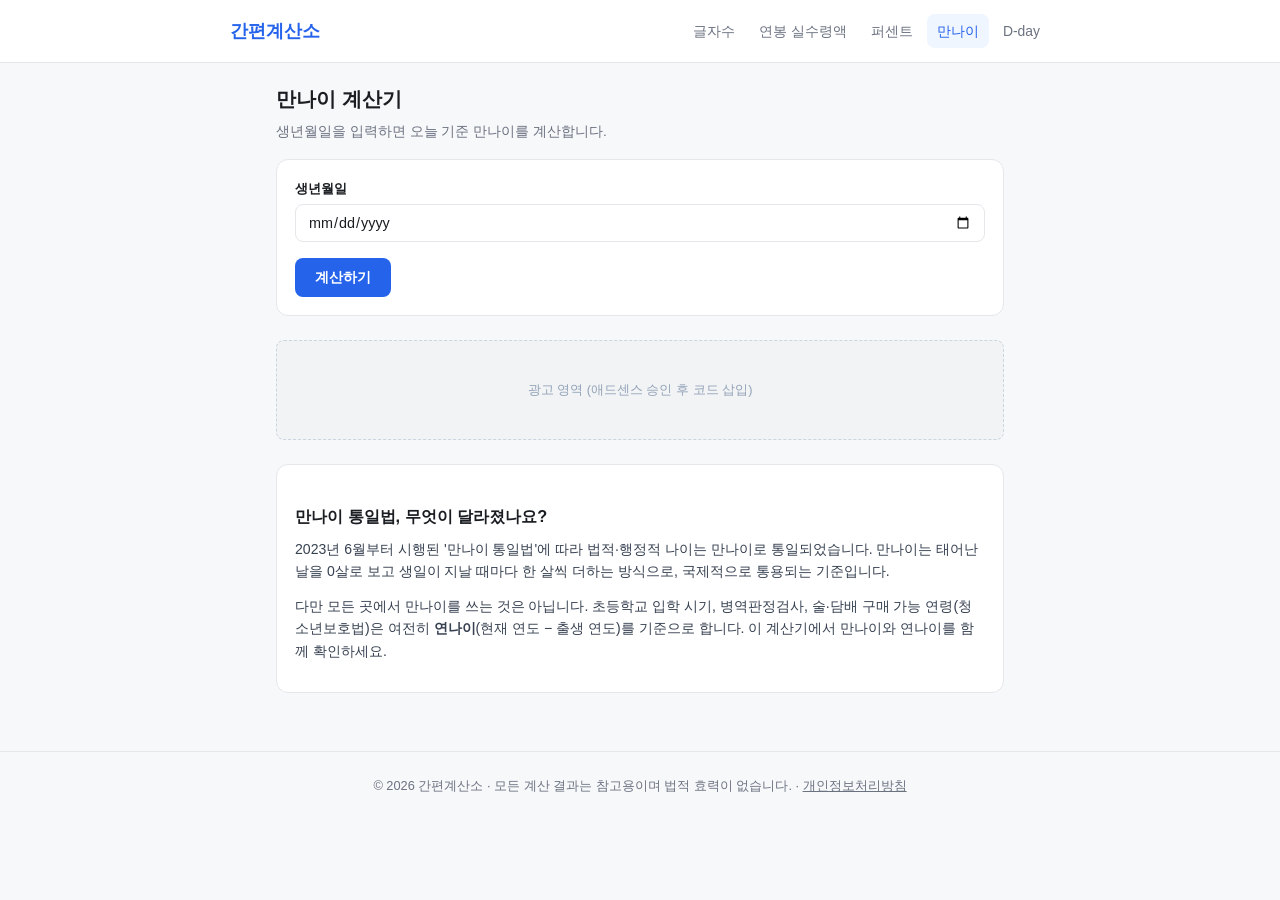
==== age.html @ 7911a92c "간편계산소: 생활 계산기 5종 정적 사이트" ====
<!DOCTYPE html>
<html lang="ko">
<head>
<meta charset="UTF-8">
<meta name="viewport" content="width=device-width, initial-scale=1.0">
<title>만나이 계산기 - 생년월일로 만나이, 다음 생일 계산 | 간편계산소</title>
<meta name="description" content="생년월일만 입력하면 오늘 기준 만나이, 연나이, 태어난 지 며칠째인지, 다음 생일까지 남은 날을 계산합니다.">
<link rel="stylesheet" href="style.css">
</head>
<body>
<header>
  <div class="header-inner">
    <a class="logo" href="index.html">간편계산소</a>
    <nav>
      <a href="char-count.html">글자수</a>
      <a href="salary.html">연봉 실수령액</a>
      <a href="percent.html">퍼센트</a>
      <a href="age.html" class="active">만나이</a>
      <a href="dday.html">D-day</a>
    </nav>
  </div>
</header>
<main>
  <h1>만나이 계산기</h1>
  <p class="subtitle">생년월일을 입력하면 오늘 기준 만나이를 계산합니다.</p>

  <div class="card">
    <div class="field">
      <label for="birth">생년월일</label>
      <input type="date" id="birth">
    </div>
    <button class="primary" id="calcBtn">계산하기</button>
    <div id="out" style="display:none">
      <div class="result">만나이 <strong id="age"></strong></div>
      <div class="stat-grid">
        <div class="stat"><div class="num" id="yearAge">-</div><div class="label">연나이 (올해−출생년)</div></div>
        <div class="stat"><div class="num" id="days">-</div><div class="label">태어난 지 (일)</div></div>
        <div class="stat"><div class="num" id="nextBday">-</div><div class="label">다음 생일까지</div></div>
      </div>
    </div>
  </div>

  <div class="ad-slot">광고 영역 (애드센스 승인 후 코드 삽입)</div>

  <div class="card content">
    <h2>만나이 통일법, 무엇이 달라졌나요?</h2>
    <p>2023년 6월부터 시행된 '만나이 통일법'에 따라 법적·행정적 나이는 만나이로 통일되었습니다. 만나이는 태어난 날을 0살로 보고 생일이 지날 때마다 한 살씩 더하는 방식으로, 국제적으로 통용되는 기준입니다.</p>
    <p>다만 모든 곳에서 만나이를 쓰는 것은 아닙니다. 초등학교 입학 시기, 병역판정검사, 술·담배 구매 가능 연령(청소년보호법)은 여전히 <strong>연나이</strong>(현재 연도 − 출생 연도)를 기준으로 합니다. 이 계산기에서 만나이와 연나이를 함께 확인하세요.</p>
  </div>
</main>
<footer>
  <p>© 2026 간편계산소 · 모든 계산 결과는 참고용이며 법적 효력이 없습니다. · <a href="privacy.html">개인정보처리방침</a></p>
</footer>
<script>
document.getElementById('calcBtn').addEventListener('click', () => {
  const val = document.getElementById('birth').value;
  if (!val) return;
  const birth = new Date(val + 'T00:00:00');
  const now = new Date();
  const today = new Date(now.getFullYear(), now.getMonth(), now.getDate());
  if (birth > today) return;

  let age = today.getFullYear() - birth.getFullYear();
  const hadBirthday = (today.getMonth() > birth.getMonth()) ||
    (today.getMonth() === birth.getMonth() && today.getDate() >= birth.getDate());
  if (!hadBirthday) age--;

  const days = Math.floor((today - birth) / 86400000) + 1;

  let next = new Date(today.getFullYear(), birth.getMonth(), birth.getDate());
  if (next < today) next = new Date(today.getFullYear() + 1, birth.getMonth(), birth.getDate());
  const toBday = Math.round((next - today) / 86400000);

  const el = id => document.getElementById(id);
  el('out').style.display = 'block';
  el('age').textContent = age + '세';
  el('yearAge').textContent = (today.getFullYear() - birth.getFullYear()) + '세';
  el('days').textContent = days.toLocaleString('ko-KR');
  el('nextBday').textContent = toBday === 0 ? '오늘! 🎉' : 'D-' + toBday;
});
</script>
</body>
</html>
---- style.css ----
:root {
  --bg: #f7f8fa;
  --card: #ffffff;
  --text: #1a1d21;
  --muted: #6b7280;
  --accent: #2563eb;
  --accent-soft: #eff6ff;
  --border: #e5e7eb;
  --radius: 12px;
}

* { margin: 0; padding: 0; box-sizing: border-box; }

body {
  font-family: "Pretendard", "Apple SD Gothic Neo", "Malgun Gothic", sans-serif;
  background: var(--bg);
  color: var(--text);
  line-height: 1.6;
  font-size: 14px;
}

header {
  background: var(--card);
  border-bottom: 1px solid var(--border);
  position: sticky;
  top: 0;
  z-index: 10;
}

.header-inner {
  max-width: 860px;
  margin: 0 auto;
  padding: 14px 20px;
  display: flex;
  align-items: center;
  justify-content: space-between;
  flex-wrap: wrap;
  gap: 8px;
}

.logo {
  font-size: 1.15rem;
  font-weight: 800;
  color: var(--accent);
  text-decoration: none;
}

nav { display: flex; gap: 4px; flex-wrap: wrap; }

nav a {
  color: var(--muted);
  text-decoration: none;
  font-size: 0.87rem;
  padding: 6px 10px;
  border-radius: 8px;
}

nav a:hover, nav a.active { background: var(--accent-soft); color: var(--accent); }

main {
  max-width: 760px;
  margin: 0 auto;
  padding: 20px 16px 44px;
}

h1 { font-size: 1.25rem; margin-bottom: 6px; }
.subtitle { color: var(--muted); margin-bottom: 16px; font-size: 0.85rem; }

.card {
  background: var(--card);
  border: 1px solid var(--border);
  border-radius: var(--radius);
  padding: 18px;
  margin-bottom: 14px;
}

label { display: block; font-weight: 600; font-size: 0.82rem; margin-bottom: 5px; }

input[type="text"], input[type="number"], input[type="date"], textarea, select {
  width: 100%;
  padding: 9px 12px;
  border: 1px solid var(--border);
  border-radius: 8px;
  font-size: 0.9rem;
  font-family: inherit;
  background: #fff;
  color: var(--text);
}

input:focus, textarea:focus, select:focus {
  outline: 2px solid var(--accent);
  outline-offset: -1px;
  border-color: var(--accent);
}

textarea { min-height: 150px; resize: vertical; }

.field { margin-bottom: 16px; }
.row { display: flex; gap: 12px; flex-wrap: wrap; }
.row .field { flex: 1; min-width: 140px; }

button.primary {
  background: var(--accent);
  color: #fff;
  border: none;
  padding: 10px 20px;
  border-radius: 8px;
  font-size: 0.9rem;
  font-weight: 700;
  cursor: pointer;
  font-family: inherit;
}

button.primary:hover { background: #1d4ed8; }

.result {
  background: var(--accent-soft);
  border-radius: 8px;
  padding: 18px;
  margin-top: 18px;
  font-size: 1rem;
}

.result strong { color: var(--accent); font-size: 1.2rem; }

.stat-grid {
  display: grid;
  grid-template-columns: repeat(auto-fit, minmax(140px, 1fr));
  gap: 12px;
  margin-top: 18px;
}

.stat {
  background: var(--accent-soft);
  border-radius: 8px;
  padding: 14px;
  text-align: center;
}

.stat .num { font-size: 1.15rem; font-weight: 800; color: var(--accent); }
.stat .label { font-size: 0.8rem; color: var(--muted); }

table.detail {
  width: 100%;
  border-collapse: collapse;
  margin-top: 14px;
  font-size: 0.92rem;
}

table.detail th, table.detail td {
  padding: 10px 12px;
  border-bottom: 1px solid var(--border);
  text-align: left;
}

table.detail td:last-child { text-align: right; font-variant-numeric: tabular-nums; }

.tool-grid {
  display: grid;
  grid-template-columns: repeat(auto-fill, minmax(240px, 1fr));
  gap: 16px;
  margin-bottom: 32px;
}

.tool-card {
  background: var(--card);
  border: 1px solid var(--border);
  border-radius: var(--radius);
  padding: 22px;
  text-decoration: none;
  color: var(--text);
  transition: box-shadow 0.15s, transform 0.15s;
  display: block;
}

.tool-card:hover {
  box-shadow: 0 6px 20px rgba(37, 99, 235, 0.12);
  transform: translateY(-2px);
}

.tool-card .emoji { font-size: 1.5rem; }
.tool-card h2 { font-size: 0.95rem; margin: 8px 0 4px; }
.tool-card p { font-size: 0.8rem; color: var(--muted); }

.content { font-size: 0.88rem; }
.content h2 { font-size: 1.02rem; margin: 20px 0 8px; }
.content p { margin-bottom: 12px; color: #374151; }
.content ul { margin: 0 0 12px 20px; color: #374151; }

.ad-slot {
  min-height: 100px;
  display: flex;
  align-items: center;
  justify-content: center;
  background: #f1f3f5;
  border: 1px dashed #cbd5e1;
  border-radius: 8px;
  color: #94a3b8;
  font-size: 0.8rem;
  margin: 24px 0;
}

footer {
  border-top: 1px solid var(--border);
  padding: 24px 20px;
  text-align: center;
  color: var(--muted);
  font-size: 0.8rem;
}

footer a { color: var(--muted); }

@media (max-width: 600px) {
  h1 { font-size: 1.3rem; }
  .card { padding: 18px; }
}
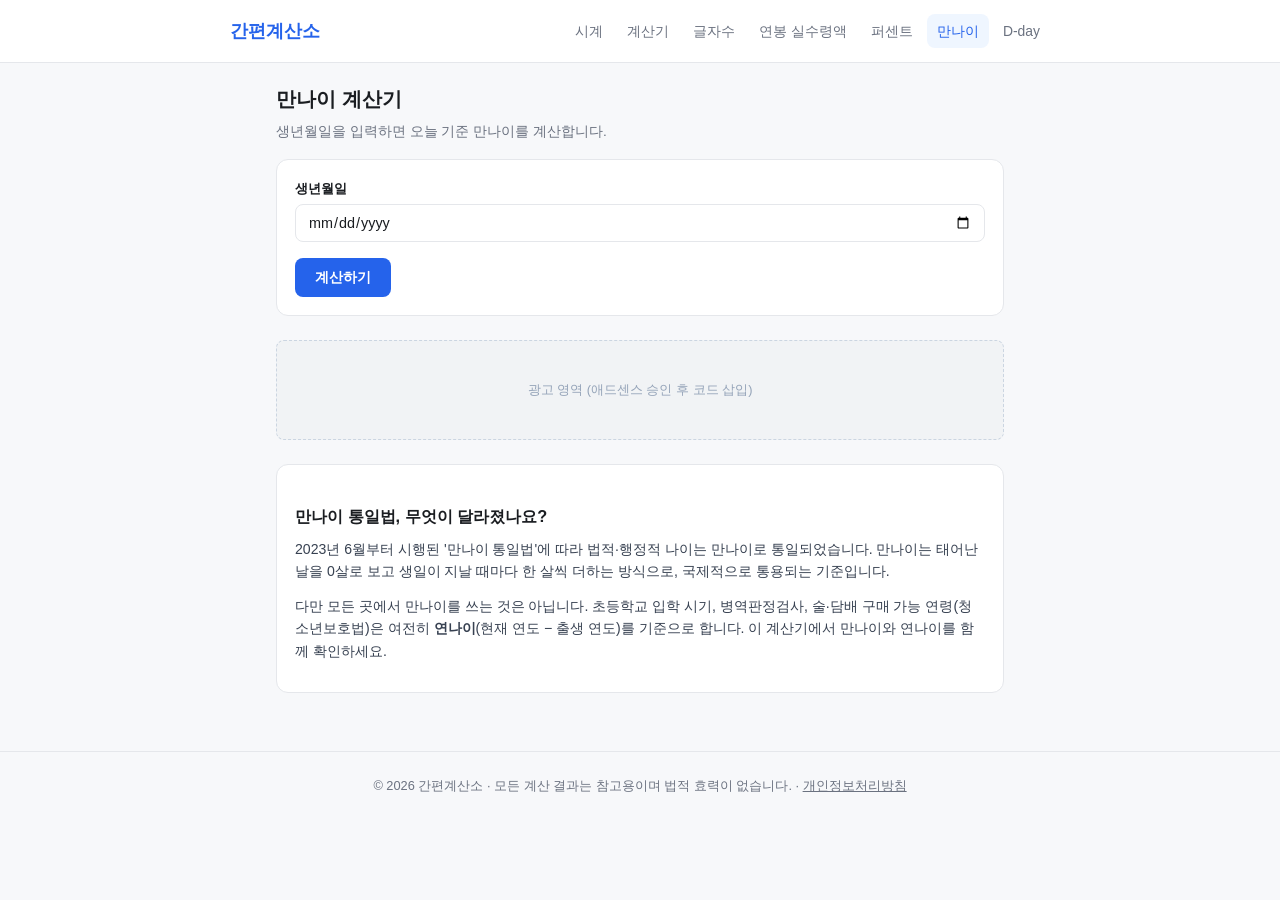
==== commit 42b4f571: "시계(타이머·알람·스톱워치) 및 계산기 페이지 추가, 홈 구성 재정렬" ====
--- a/age.html
+++ b/age.html
@@ -6,12 +6,15 @@
 <title>만나이 계산기 - 생년월일로 만나이, 다음 생일 계산 | 간편계산소</title>
 <meta name="description" content="생년월일만 입력하면 오늘 기준 만나이, 연나이, 태어난 지 며칠째인지, 다음 생일까지 남은 날을 계산합니다.">
 <link rel="stylesheet" href="style.css">
+<script async src="https://pagead2.googlesyndication.com/pagead/js/adsbygoogle.js?client=ca-pub-6240593008907807" crossorigin="anonymous"></script>
 </head>
 <body>
 <header>
   <div class="header-inner">
     <a class="logo" href="index.html">간편계산소</a>
     <nav>
+      <a href="clock.html">시계</a>
+      <a href="calculator.html">계산기</a>
       <a href="char-count.html">글자수</a>
       <a href="salary.html">연봉 실수령액</a>
       <a href="percent.html">퍼센트</a>
--- a/style.css
+++ b/style.css
@@ -187,6 +187,215 @@
 .content p { margin-bottom: 12px; color: #374151; }
 .content ul { margin: 0 0 12px 20px; color: #374151; }
 
+.timer-wrap {
+  position: relative;
+  width: 220px;
+  height: 220px;
+  margin: 8px auto 20px;
+}
+
+.timer-ring {
+  width: 100%;
+  height: 100%;
+  transform: rotate(-90deg);
+}
+
+.timer-ring circle {
+  fill: none;
+  stroke-width: 10;
+}
+
+.timer-ring .ring-bg { stroke: var(--border); }
+
+.timer-ring .ring-progress {
+  stroke: var(--accent);
+  stroke-linecap: round;
+  transition: stroke-dashoffset 0.2s linear;
+}
+
+.timer-display {
+  position: absolute;
+  inset: 0;
+  display: flex;
+  align-items: center;
+  justify-content: center;
+  font-size: 2rem;
+  font-weight: 800;
+  font-variant-numeric: tabular-nums;
+  letter-spacing: 0.02em;
+}
+
+.timer-wrap.done .timer-display { color: #dc2626; }
+.timer-wrap.done .ring-progress { stroke: #dc2626; }
+
+.timer-controls {
+  display: flex;
+  gap: 10px;
+  justify-content: center;
+  margin-bottom: 18px;
+}
+
+button.ghost {
+  background: transparent;
+  color: var(--muted);
+  border: 1px solid var(--border);
+  padding: 10px 20px;
+  border-radius: 8px;
+  font-size: 0.9rem;
+  font-weight: 700;
+  cursor: pointer;
+  font-family: inherit;
+}
+
+button.ghost:hover { color: var(--text); border-color: var(--muted); }
+
+.preset-grid {
+  display: flex;
+  flex-wrap: wrap;
+  gap: 8px;
+  justify-content: center;
+  margin-bottom: 16px;
+}
+
+.preset-chip {
+  background: var(--accent-soft);
+  color: var(--accent);
+  border: none;
+  padding: 8px 14px;
+  border-radius: 20px;
+  font-size: 0.82rem;
+  font-weight: 600;
+  cursor: pointer;
+  font-family: inherit;
+}
+
+.preset-chip:hover { background: #dbe7fd; }
+.preset-chip.active { background: var(--accent); color: #fff; }
+
+.custom-time {
+  display: flex;
+  align-items: center;
+  justify-content: center;
+  gap: 6px;
+  margin-bottom: 4px;
+}
+
+.custom-time input {
+  width: 56px;
+  text-align: center;
+  padding: 8px 4px;
+}
+
+.custom-time span { color: var(--muted); font-size: 0.85rem; }
+
+.tab-bar {
+  display: flex;
+  gap: 6px;
+  background: var(--accent-soft);
+  padding: 4px;
+  border-radius: 10px;
+  margin-bottom: 18px;
+}
+
+.tab-btn {
+  flex: 1;
+  text-align: center;
+  padding: 9px 0;
+  border: none;
+  background: transparent;
+  border-radius: 8px;
+  font-weight: 700;
+  font-size: 0.88rem;
+  color: var(--muted);
+  cursor: pointer;
+  font-family: inherit;
+}
+
+.tab-btn.active {
+  background: #fff;
+  color: var(--accent);
+  box-shadow: 0 1px 3px rgba(0, 0, 0, 0.08);
+}
+
+.tab-panel { display: none; }
+.tab-panel.active { display: block; }
+
+.list-row {
+  display: flex;
+  align-items: center;
+  justify-content: space-between;
+  padding: 12px 0;
+  border-bottom: 1px solid var(--border);
+}
+
+.list-row:last-child { border-bottom: none; }
+.list-row .time { font-size: 1.3rem; font-weight: 800; font-variant-numeric: tabular-nums; }
+.list-row .sub { font-size: 0.78rem; color: var(--muted); }
+.list-row .del {
+  background: none;
+  border: none;
+  color: var(--muted);
+  cursor: pointer;
+  font-size: 0.85rem;
+  font-family: inherit;
+}
+.list-row .del:hover { color: #dc2626; }
+
+.empty-hint { color: var(--muted); font-size: 0.85rem; text-align: center; padding: 16px 0; }
+
+.stopwatch-display {
+  font-size: 2.6rem;
+  font-weight: 800;
+  text-align: center;
+  font-variant-numeric: tabular-nums;
+  margin: 24px 0 20px;
+}
+
+.lap-list { max-height: 220px; overflow-y: auto; margin-top: 4px; }
+.lap-row {
+  display: flex;
+  justify-content: space-between;
+  padding: 8px 4px;
+  border-bottom: 1px solid var(--border);
+  font-size: 0.85rem;
+  font-variant-numeric: tabular-nums;
+}
+.lap-row:last-child { border-bottom: none; }
+.lap-row .lap-num { color: var(--muted); }
+
+.calc-card { background: #1c1c1e; border-radius: 16px; padding: 16px; }
+.calc-display {
+  color: #fff;
+  text-align: right;
+  font-size: 2.6rem;
+  font-weight: 300;
+  padding: 24px 10px 6px;
+  word-break: break-all;
+  font-variant-numeric: tabular-nums;
+}
+.calc-sub { color: #8e8e93; text-align: right; font-size: 0.95rem; padding: 0 10px; min-height: 22px; }
+.calc-grid { display: grid; grid-template-columns: repeat(4, 1fr); gap: 10px; margin-top: 14px; }
+.calc-btn {
+  border: none;
+  border-radius: 999px;
+  aspect-ratio: 1;
+  font-size: 1.3rem;
+  font-weight: 600;
+  cursor: pointer;
+  font-family: inherit;
+}
+.calc-btn.num { background: #333336; color: #fff; }
+.calc-btn.fn { background: #a5a5a5; color: #000; }
+.calc-btn.op { background: #ff9f0a; color: #fff; font-size: 1.6rem; }
+.calc-btn.op.selected { background: #fff; color: #ff9f0a; }
+.calc-btn.zero {
+  grid-column: span 2;
+  border-radius: 35px;
+  aspect-ratio: auto;
+  text-align: left;
+  padding-left: 26px;
+}
+
 .ad-slot {
   min-height: 100px;
   display: flex;
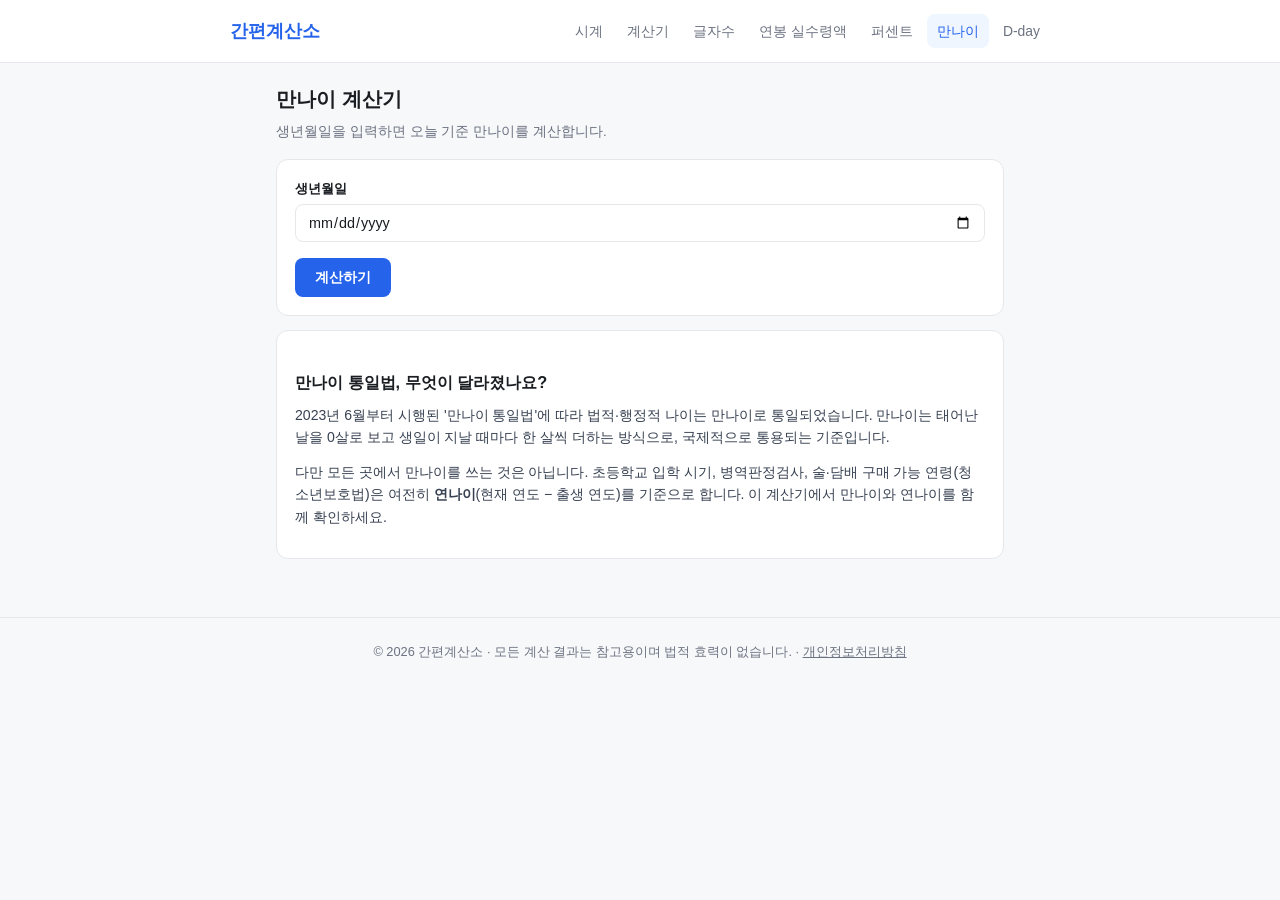
==== commit b2b217b7: "Remove ad placeholder boxes (auto ads will place after approval)" ====
--- a/age.html
+++ b/age.html
@@ -43,7 +43,6 @@
     </div>
   </div>
 
-  <div class="ad-slot">광고 영역 (애드센스 승인 후 코드 삽입)</div>
 
   <div class="card content">
     <h2>만나이 통일법, 무엇이 달라졌나요?</h2>
--- a/style.css
+++ b/style.css
@@ -367,26 +367,26 @@
 .calc-display {
   color: #fff;
   text-align: right;
-  font-size: 2.6rem;
-  font-weight: 300;
+  font-size: 3.4rem;
+  font-weight: 400;
   padding: 24px 10px 6px;
   word-break: break-all;
   font-variant-numeric: tabular-nums;
 }
-.calc-sub { color: #8e8e93; text-align: right; font-size: 0.95rem; padding: 0 10px; min-height: 22px; }
+.calc-sub { color: #8e8e93; text-align: right; font-size: 1.1rem; padding: 0 10px; min-height: 26px; }
 .calc-grid { display: grid; grid-template-columns: repeat(4, 1fr); gap: 10px; margin-top: 14px; }
 .calc-btn {
   border: none;
   border-radius: 999px;
   aspect-ratio: 1;
-  font-size: 1.3rem;
+  font-size: 1.7rem;
   font-weight: 600;
   cursor: pointer;
   font-family: inherit;
 }
 .calc-btn.num { background: #333336; color: #fff; }
 .calc-btn.fn { background: #a5a5a5; color: #000; }
-.calc-btn.op { background: #ff9f0a; color: #fff; font-size: 1.6rem; }
+.calc-btn.op { background: #ff9f0a; color: #fff; font-size: 2rem; }
 .calc-btn.op.selected { background: #fff; color: #ff9f0a; }
 .calc-btn.zero {
   grid-column: span 2;
@@ -396,18 +396,6 @@
   padding-left: 26px;
 }
 
-.ad-slot {
-  min-height: 100px;
-  display: flex;
-  align-items: center;
-  justify-content: center;
-  background: #f1f3f5;
-  border: 1px dashed #cbd5e1;
-  border-radius: 8px;
-  color: #94a3b8;
-  font-size: 0.8rem;
-  margin: 24px 0;
-}
 
 footer {
   border-top: 1px solid var(--border);
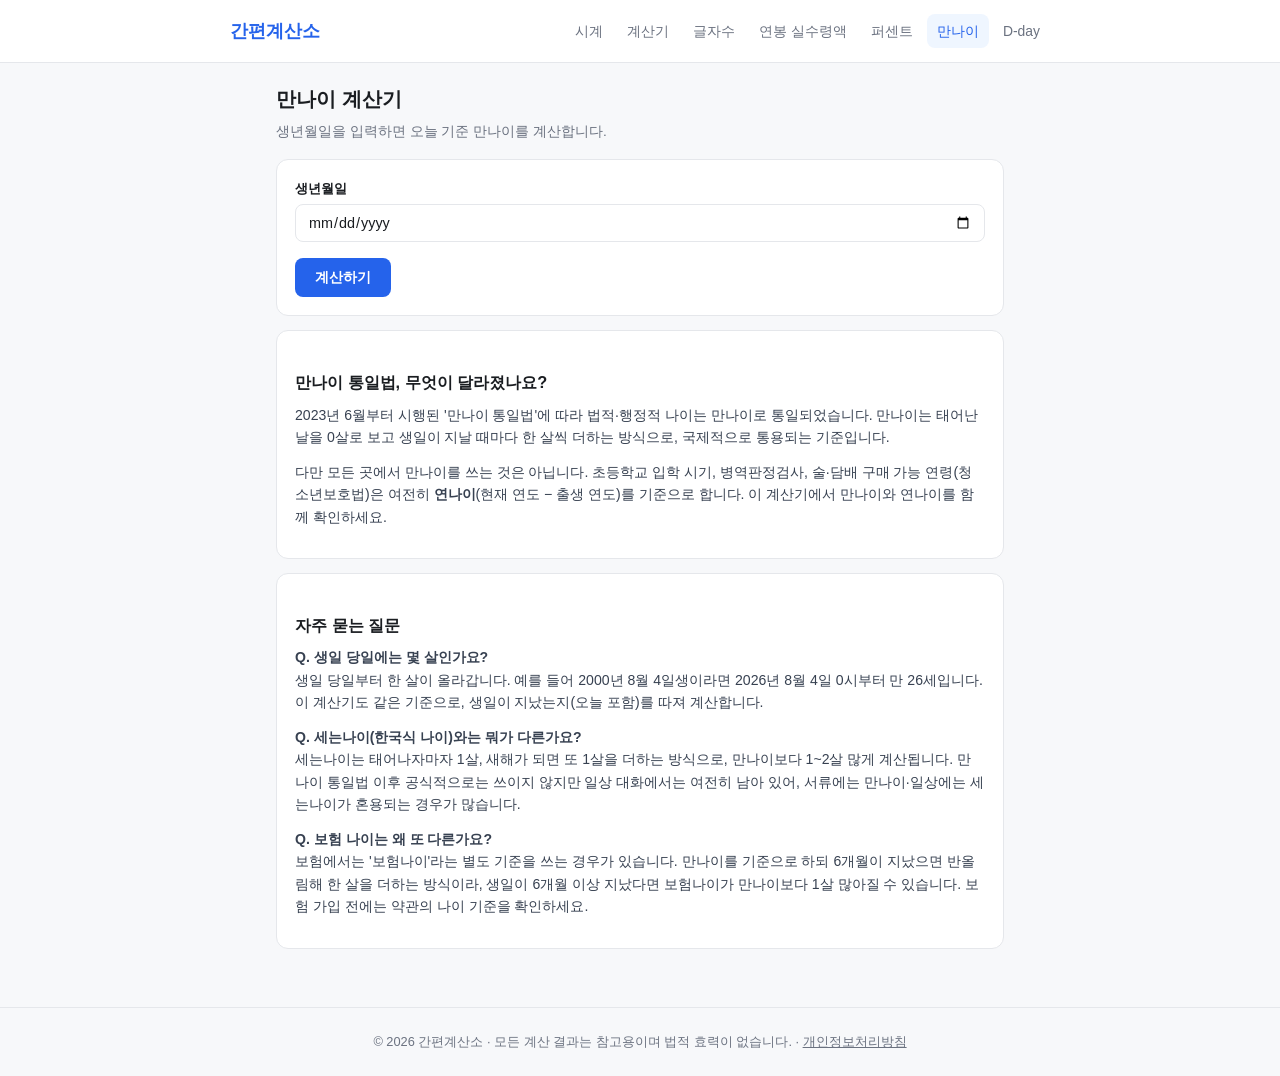
==== commit 520d4eef: "Add FAQ and practical-use content to every tool page" ====
--- a/age.html
+++ b/age.html
@@ -49,6 +49,16 @@
     <p>2023년 6월부터 시행된 '만나이 통일법'에 따라 법적·행정적 나이는 만나이로 통일되었습니다. 만나이는 태어난 날을 0살로 보고 생일이 지날 때마다 한 살씩 더하는 방식으로, 국제적으로 통용되는 기준입니다.</p>
     <p>다만 모든 곳에서 만나이를 쓰는 것은 아닙니다. 초등학교 입학 시기, 병역판정검사, 술·담배 구매 가능 연령(청소년보호법)은 여전히 <strong>연나이</strong>(현재 연도 − 출생 연도)를 기준으로 합니다. 이 계산기에서 만나이와 연나이를 함께 확인하세요.</p>
   </div>
+
+  <div class="card content">
+    <h2>자주 묻는 질문</h2>
+    <p><strong>Q. 생일 당일에는 몇 살인가요?</strong><br>
+    생일 당일부터 한 살이 올라갑니다. 예를 들어 2000년 8월 4일생이라면 2026년 8월 4일 0시부터 만 26세입니다. 이 계산기도 같은 기준으로, 생일이 지났는지(오늘 포함)를 따져 계산합니다.</p>
+    <p><strong>Q. 세는나이(한국식 나이)와는 뭐가 다른가요?</strong><br>
+    세는나이는 태어나자마자 1살, 새해가 되면 또 1살을 더하는 방식으로, 만나이보다 1~2살 많게 계산됩니다. 만나이 통일법 이후 공식적으로는 쓰이지 않지만 일상 대화에서는 여전히 남아 있어, 서류에는 만나이·일상에는 세는나이가 혼용되는 경우가 많습니다.</p>
+    <p><strong>Q. 보험 나이는 왜 또 다른가요?</strong><br>
+    보험에서는 '보험나이'라는 별도 기준을 쓰는 경우가 있습니다. 만나이를 기준으로 하되 6개월이 지났으면 반올림해 한 살을 더하는 방식이라, 생일이 6개월 이상 지났다면 보험나이가 만나이보다 1살 많아질 수 있습니다. 보험 가입 전에는 약관의 나이 기준을 확인하세요.</p>
+  </div>
 </main>
 <footer>
   <p>© 2026 간편계산소 · 모든 계산 결과는 참고용이며 법적 효력이 없습니다. · <a href="privacy.html">개인정보처리방침</a></p>
